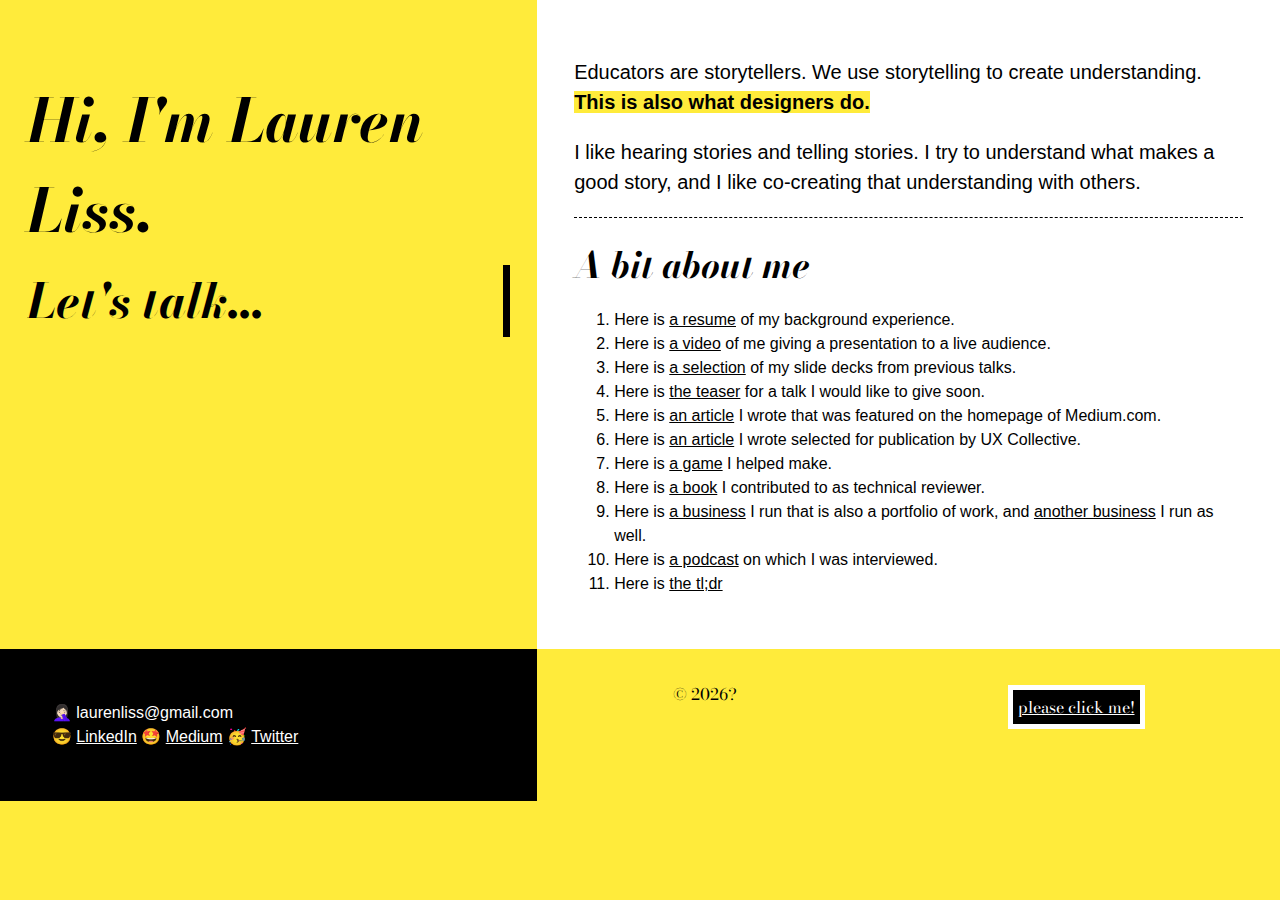
==== index.html @ 8c5c7ec4 "Update index.html" ====
<!doctype html>
<html lang="en">
<head>
	<meta charset="UTF-8">
	<title>Hello, I am Lauren Liss.</title>
	<!-- and welcome to here as well, if you are reading this. -->
	<!-- I am also trained as a developer, though the joints are creaky -->
	<meta name="viewport" content="width=device-width,initial-scale=1">
	<link rel="stylesheet" href="style.css">

	<!-- Global site tag (gtag.js) - Google Analytics -->
	<script async src="https://www.googletagmanager.com/gtag/js?id=G-EBH7LSZ5PR"></script>
	<script>
			window.dataLayer = window.dataLayer || [];
			function gtag(){dataLayer.push(arguments);}
					gtag('js', new Date());

			gtag('config', 'G-EBH7LSZ5PR');
	</script>
</head>
<body class="yellow" id="home">

<div class="grid-container">
	<div class="grid-item yellow">
		<h1>Hi, I'm Lauren Liss.</h1>
		<div class="typewriter">
				<h2>Let's talk...</h2>
		</div>
	</div>
  <div class="grid-item white">
		<p>Educators are storytellers. We use storytelling to create understanding.<br />
		<strong class="yellow">This is also what designers do.</strong></p>
		<p>I like hearing stories and telling stories. I try to understand what makes a good story, and I like co-creating that understanding with others. </p>
		<hr />
		<h3>A bit about me</h3>
		<ol>
			<li>Here is <a target="_blank" href="https://docs.google.com/document/d/e/2PACX-1vQzUdA0Yvg71pUl0mrN-TRb8VVCsitPW3pdEA9eGK3KzkwqJWp_93DPOdhUWpeAAIF0Xv8e1xC2XqCZ/pub">a resume</a> of my background experience.</li>
			<li>Here is <a target="_blank" href="https://vimeo.com/369322606">a video</a> of me giving a presentation to a live audience.</li>
			<li>Here is <a href="decks.html">a selection</a> of my slide decks from previous talks.</li>
			<li>Here is <a target="_blank" href="https://www.youtube.com/watch?v=LAQLV2AJqx8">the teaser</a> for a talk I would like to give soon.</li>
			<li>Here is <a target="_blank" href="https://medium.com/@laurenliss/embracing-possibilities-a-key-to-contingency-thinking-2836a8233d8?source=friends_link&sk=58721b44f70e23f645698bb6eab0b524">an article</a> I wrote that was featured on the homepage of Medium.com.</li>
			<li>Here is <a target="_blank" href="https://uxdesign.cc/hi-can-i-be-your-contingency-designer-fd742fde7c95?source=friends_link&sk=0170ab75d2f4b9433a5525b973fd8b97">an article</a> I wrote selected for publication by UX Collective.</li>
			<li>Here is <a target="_blank" href="https://store.steampowered.com/app/260080/YOU_DONT_KNOW_JACK_Vol_6_The_Lost_Gold/">a game</a> I helped make.</li>
			<li>Here is <a target="_blank" href="https://rosenfeldmedia.com/books/life-and-death-design/">a book</a> I contributed to as technical reviewer.</li>
			<li>Here is <a target="_blank" href="https://goodspark.com">a business</a> I run that is also a portfolio of work, and <a href="https://www.etsy.com/shop/rootbeerparty">another business</a> I run as well.</li>
			<li>Here is <a target="_blank" href="https://podcasts.apple.com/us/podcast/episodio-32-lauren-liss-failure-in-design-is-ok/id1464454956?i=1000464788609">a podcast</a> on which I was interviewed.</li>
			<li>Here is <a href="about-me.html">the tl;dr</a></li>
</ol>
	</div>
	<div class="grid-item black">
		<footer>
				🤦🏻‍♀️ laurenliss@gmail.com<br />
				😎 <a href="https://www.linkedin.com/in/lauren-liss/">LinkedIn</a>
				🤩 <a href="https://medium.com/@laurenliss">Medium</a>
				🥳 <a href="https://twitter.com/laurenteresa">Twitter</a>
		</footer>
	</div>
	<div class="footer-container">
		<div class="grid-item yellow">
			<p class="bye">&copy; <script>
			/* what is time even? */
			var whereami = new Date().getFullYear()
			document.write(whereami)
			</script>?</p>
		</div>
		<div class="grid-item yellow ctr">
				<a class="hmu" href="../eggs/index.html">please click me!</a>
		</div>
	</div>

</body>
</html>
---- style.css ----
@import url('https://fonts.googleapis.com/css2?family=Bodoni+Moda:ital,wght@1,800&display=swap');
@import 'w3.css';
@import 'typewriter.css';
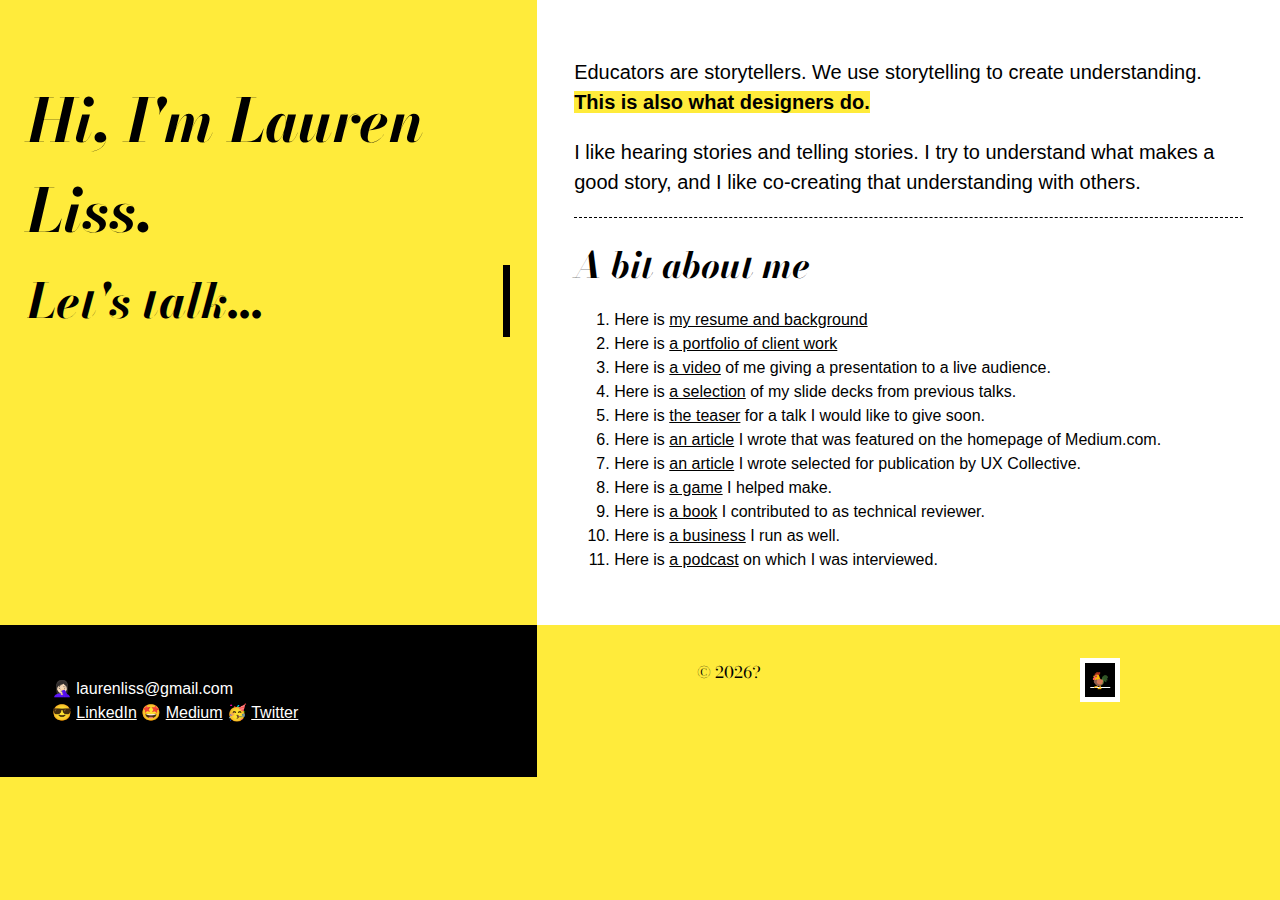
==== commit e22fd65d: "Update index.html" ====
--- a/index.html
+++ b/index.html
@@ -34,7 +34,8 @@
 		<hr />
 		<h3>A bit about me</h3>
 		<ol>
-			<li>Here is <a target="_blank" href="https://docs.google.com/document/d/e/2PACX-1vQzUdA0Yvg71pUl0mrN-TRb8VVCsitPW3pdEA9eGK3KzkwqJWp_93DPOdhUWpeAAIF0Xv8e1xC2XqCZ/pub">a resume</a> of my background experience.</li>
+			<li>Here is <a href="about-me.html">my resume and background</a></li>
+			<li>Here is <a target="_blank" href="https://goodspark.com">a portfolio of client work</a>
 			<li>Here is <a target="_blank" href="https://vimeo.com/369322606">a video</a> of me giving a presentation to a live audience.</li>
 			<li>Here is <a href="decks.html">a selection</a> of my slide decks from previous talks.</li>
 			<li>Here is <a target="_blank" href="https://www.youtube.com/watch?v=LAQLV2AJqx8">the teaser</a> for a talk I would like to give soon.</li>
@@ -42,9 +43,9 @@
 			<li>Here is <a target="_blank" href="https://uxdesign.cc/hi-can-i-be-your-contingency-designer-fd742fde7c95?source=friends_link&sk=0170ab75d2f4b9433a5525b973fd8b97">an article</a> I wrote selected for publication by UX Collective.</li>
 			<li>Here is <a target="_blank" href="https://store.steampowered.com/app/260080/YOU_DONT_KNOW_JACK_Vol_6_The_Lost_Gold/">a game</a> I helped make.</li>
 			<li>Here is <a target="_blank" href="https://rosenfeldmedia.com/books/life-and-death-design/">a book</a> I contributed to as technical reviewer.</li>
-			<li>Here is <a target="_blank" href="https://goodspark.com">a business</a> I run that is also a portfolio of work, and <a href="https://www.etsy.com/shop/rootbeerparty">another business</a> I run as well.</li>
+			<li>Here is <a href="https://www.etsy.com/shop/rootbeerparty">a business</a> I run as well.</li>
 			<li>Here is <a target="_blank" href="https://podcasts.apple.com/us/podcast/episodio-32-lauren-liss-failure-in-design-is-ok/id1464454956?i=1000464788609">a podcast</a> on which I was interviewed.</li>
-			<li>Here is <a href="about-me.html">the tl;dr</a></li>
+
 </ol>
 	</div>
 	<div class="grid-item black">
@@ -64,7 +65,7 @@
 			</script>?</p>
 		</div>
 		<div class="grid-item yellow ctr">
-				<a class="hmu" href="../eggs/index.html">please click me!</a>
+		  <a class="hmu" href="https://eggplayground.netlify.app/" target="_blank">🐓</a>
 		</div>
 	</div>
 
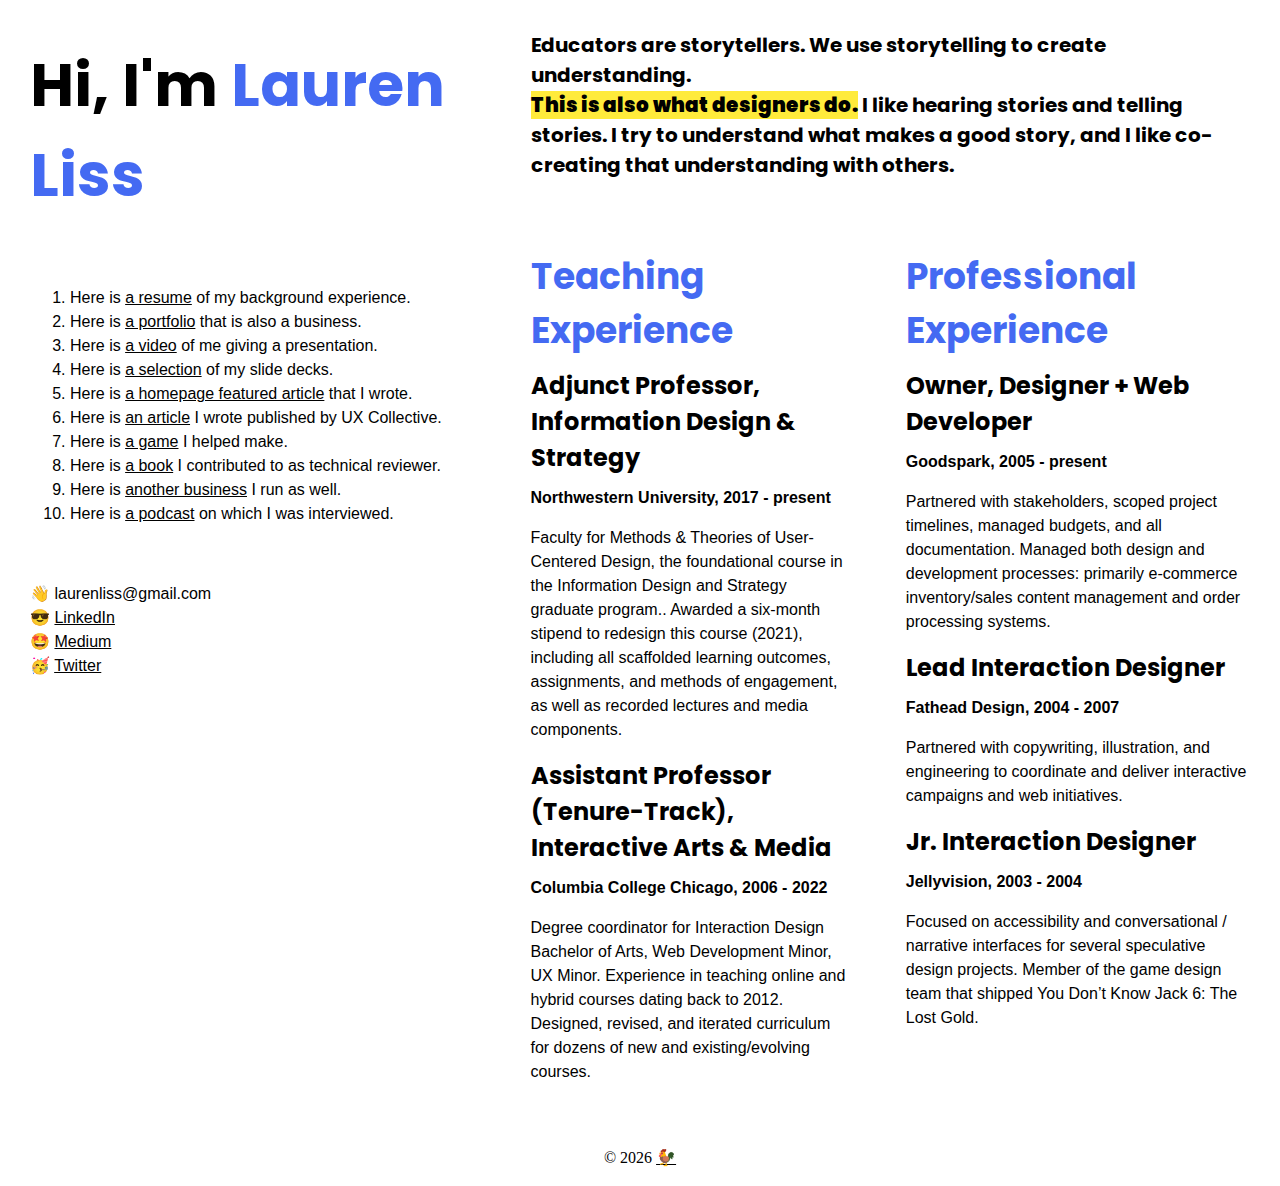
==== commit 53b98408: "Update index.html" ====
--- a/index.html
+++ b/index.html
@@ -3,10 +3,8 @@
 <head>
 	<meta charset="UTF-8">
 	<title>Hello, I am Lauren Liss.</title>
-	<!-- and welcome to here as well, if you are reading this. -->
-	<!-- I am also trained as a developer, though the joints are creaky -->
 	<meta name="viewport" content="width=device-width,initial-scale=1">
-	<link rel="stylesheet" href="style.css">
+	<link rel="stylesheet" href="gif.css">
 
 	<!-- Global site tag (gtag.js) - Google Analytics -->
 	<script async src="https://www.googletagmanager.com/gtag/js?id=G-EBH7LSZ5PR"></script>
@@ -18,56 +16,95 @@
 			gtag('config', 'G-EBH7LSZ5PR');
 	</script>
 </head>
-<body class="yellow" id="home">
+<body id="home">
 
-<div class="grid-container">
-	<div class="grid-item yellow">
-		<h1>Hi, I'm Lauren Liss.</h1>
-		<div class="typewriter">
-				<h2>Let's talk...</h2>
+	<div class="grid-container">
+		<div class="grid-item">
+			<div class="typewriter box">
+				<h1>Hi, I'm <span class="blue">Lauren Liss</span></h1>
+
+			</div>
+
+			<div class="box">
+					<ol>
+						<li>Here is <a target="_blank" href="https://docs.google.com/document/d/e/2PACX-1vQzUdA0Yvg71pUl0mrN-TRb8VVCsitPW3pdEA9eGK3KzkwqJWp_93DPOdhUWpeAAIF0Xv8e1xC2XqCZ/pub">a resume</a> of my background experience.</li>
+						<li>Here is <a target="_blank" href="https://goodspark.com">a portfolio</a> that is also a business.</li>
+						<li>Here is <a target="_blank" href="https://vimeo.com/369322606">a video</a> of me giving a presentation.</li>
+						<li>Here is <a href="decks.html">a selection</a> of my slide decks.</li>
+						<li>Here is <a target="_blank" href="https://medium.com/@laurenliss/embracing-possibilities-a-key-to-contingency-thinking-2836a8233d8?source=friends_link&sk=58721b44f70e23f645698bb6eab0b524">a homepage featured article</a> that I wrote.</li>
+						<li>Here is <a target="_blank" href="https://uxdesign.cc/hi-can-i-be-your-contingency-designer-fd742fde7c95?source=friends_link&sk=0170ab75d2f4b9433a5525b973fd8b97">an article</a> I wrote published by UX Collective.</li>
+						<li>Here is <a target="_blank" href="https://store.steampowered.com/app/260080/YOU_DONT_KNOW_JACK_Vol_6_The_Lost_Gold/">a game</a> I helped make.</li>
+						<li>Here is <a target="_blank" href="https://rosenfeldmedia.com/books/life-and-death-design/">a book</a> I contributed to as technical reviewer.</li>
+						<li>Here is <a href="https://www.etsy.com/shop/rootbeerparty">another business</a> I run as well.</li>
+						<li>Here is <a target="_blank" href="https://podcasts.apple.com/us/podcast/episodio-32-lauren-liss-failure-in-design-is-ok/id1464454956?i=1000464788609">a podcast</a> on which I was interviewed.</li>
+					</ol>
+			</div>
+
+
+			<div class="box">
+				👋 laurenliss@gmail.com<br />
+				😎 <a href="https://www.linkedin.com/in/lauren-liss/">LinkedIn</a><br />
+				🤩 <a href="https://medium.com/@laurenliss">Medium</a><br />
+				🥳 <a href="https://twitter.com/laurenteresa">Twitter</a><br />
+			</div>
+
+		</div>
+
+		<div class="grid-item">
+			<h6 class="box">Educators are storytellers. We use storytelling to create understanding.<br />
+			<strong class="yellow">This is also what designers do.</strong> I like hearing stories and telling stories. I try to understand what makes a good story, and I like co-creating that understanding with others. </h6>
+		<div class="grid-container">
+			<div class="grid-item box">
+			<h3 class="blue">Teaching Experience</h3>
+
+			<h5>Adjunct Professor, Information Design & Strategy</h5>
+			<strong>Northwestern University, 2017 - present</strong>
+
+			<p>Faculty for Methods & Theories of User-Centered Design, the foundational course in the Information
+			Design and Strategy graduate program.. Awarded a six-month stipend to redesign this course
+			(2021), including all scaffolded learning outcomes, assignments, and methods of engagement, as
+			well as recorded lectures and media components.</p>
+
+			<h5>Assistant Professor (Tenure-Track), Interactive Arts & Media</h5>
+			<strong>Columbia College Chicago, 2006 - 2022</strong>
+
+			<p>Degree coordinator for Interaction Design Bachelor of Arts, Web Development Minor, UX
+			Minor. Experience in teaching online and hybrid courses dating back to 2012. Designed, revised,
+			and iterated curriculum for dozens of new and existing/evolving courses.</p>
+
+			</div><div class="grid-item box">
+			<h3 class="blue">Professional Experience</h3>
+			<h5>Owner, Designer + Web Developer</h5>
+			<strong>Goodspark, 2005 - present</strong>
+			<p>Partnered with stakeholders, scoped project timelines, managed budgets, and all documentation.
+			Managed both design and development processes: primarily e-commerce inventory/sales content
+			management and order processing systems.</p>
+
+			<h5>Lead Interaction Designer</h5>
+			<strong>Fathead Design, 2004 - 2007</strong>
+			<p>Partnered with copywriting, illustration, and engineering to coordinate and deliver interactive
+			campaigns and web initiatives.</p>
+
+			<h5>Jr. Interaction Designer</h5>
+			<strong>Jellyvision, 2003 - 2004</strong>
+			<p>Focused on accessibility and conversational / narrative interfaces for several speculative design
+			projects. Member of the game design team that shipped You Don’t Know Jack 6: The Lost Gold.</p>
 		</div>
 	</div>
-  <div class="grid-item white">
-		<p>Educators are storytellers. We use storytelling to create understanding.<br />
-		<strong class="yellow">This is also what designers do.</strong></p>
-		<p>I like hearing stories and telling stories. I try to understand what makes a good story, and I like co-creating that understanding with others. </p>
-		<hr />
-		<h3>A bit about me</h3>
-		<ol>
-			<li>Here is <a href="about-me.html">my resume and background</a></li>
-			<li>Here is <a target="_blank" href="https://goodspark.com">a portfolio of client work</a>
-			<li>Here is <a target="_blank" href="https://vimeo.com/369322606">a video</a> of me giving a presentation to a live audience.</li>
-			<li>Here is <a href="decks.html">a selection</a> of my slide decks from previous talks.</li>
-			<li>Here is <a target="_blank" href="https://www.youtube.com/watch?v=LAQLV2AJqx8">the teaser</a> for a talk I would like to give soon.</li>
-			<li>Here is <a target="_blank" href="https://medium.com/@laurenliss/embracing-possibilities-a-key-to-contingency-thinking-2836a8233d8?source=friends_link&sk=58721b44f70e23f645698bb6eab0b524">an article</a> I wrote that was featured on the homepage of Medium.com.</li>
-			<li>Here is <a target="_blank" href="https://uxdesign.cc/hi-can-i-be-your-contingency-designer-fd742fde7c95?source=friends_link&sk=0170ab75d2f4b9433a5525b973fd8b97">an article</a> I wrote selected for publication by UX Collective.</li>
-			<li>Here is <a target="_blank" href="https://store.steampowered.com/app/260080/YOU_DONT_KNOW_JACK_Vol_6_The_Lost_Gold/">a game</a> I helped make.</li>
-			<li>Here is <a target="_blank" href="https://rosenfeldmedia.com/books/life-and-death-design/">a book</a> I contributed to as technical reviewer.</li>
-			<li>Here is <a href="https://www.etsy.com/shop/rootbeerparty">a business</a> I run as well.</li>
-			<li>Here is <a target="_blank" href="https://podcasts.apple.com/us/podcast/episodio-32-lauren-liss-failure-in-design-is-ok/id1464454956?i=1000464788609">a podcast</a> on which I was interviewed.</li>
+		</div>
 
-</ol>
-	</div>
-	<div class="grid-item black">
-		<footer>
-				🤦🏻‍♀️ laurenliss@gmail.com<br />
-				😎 <a href="https://www.linkedin.com/in/lauren-liss/">LinkedIn</a>
-				🤩 <a href="https://medium.com/@laurenliss">Medium</a>
-				🥳 <a href="https://twitter.com/laurenteresa">Twitter</a>
-		</footer>
-	</div>
-	<div class="footer-container">
-		<div class="grid-item yellow">
+
+</div>
+
+
 			<p class="bye">&copy; <script>
 			/* what is time even? */
 			var whereami = new Date().getFullYear()
 			document.write(whereami)
-			</script>?</p>
-		</div>
-		<div class="grid-item yellow ctr">
-		  <a class="hmu" href="https://eggplayground.netlify.app/" target="_blank">🐓</a>
-		</div>
-	</div>
+			</script> <a href="https://eggplayground.netlify.app/" target="_blank">🐓</a></p>
+
+
+
 
 </body>
 </html>
--- a/gif.css
+++ b/gif.css
@@ -0,0 +1,97 @@
+@import url('https://fonts.googleapis.com/css2?family=Poppins:wght@400;600;800&display=swap');
+@import 'w3.css';
+
+body, html {
+	background-image: url('assets/no-bg.gif');
+}
+h1,h2,h3,h4,h5,h6 { font-family: "Poppins", sans-serif; font-style: normal;}
+
+* {
+  box-sizing: border-box;
+}
+
+@media (min-width:601px){
+.grid-container, .footer-container {
+  display: grid;
+	grid-template-columns: auto auto;
+}
+
+.grid-container .grid-container {
+  display: grid;
+	grid-template-columns: auto auto auto;
+}
+footer .grid-container .grid-container {
+  display: grid;
+	grid-template-columns: auto auto;
+}
+}
+
+.box {
+	padding: 10px;
+	margin: 20px;
+	background-color: #fff;
+}
+
+.biggen { font-size: 125%; }
+.blue { color: #446AF2; }
+
+
+
+.ctr { text-align: center; margin: 25px auto; }
+.yellow , .hover-yellow:hover , a:hover {
+    color: #000!important;
+    background-color: #ffeb3b!important;
+}
+
+.white , .hover-white:hover {
+    color: #000!important;
+    background-color: #fff!important;
+}
+
+.black , .hover-black:hover {
+    color: #fff!important;
+    background-color: #000!important;
+}
+
+footer { padding: 25px; }
+hr { border-top: 1px dashed black; }
+
+
+#home .yellow h1 { margin-top: 10%; }
+#home .white p { font-size: 125%; }
+
+#decks .grid-item.black { border: 10px solid white; padding: 10px;  }
+#decks .grid-item .grid-item.black a { font-family: "Corben",serif; font-size: 26px; }
+
+#play .grid-item .grid-container { display: block; }
+#play .grid-item .grid-item.yellow { border-left: 10px black double; border-bottom: 10px black double; margin: 25px 0 0 0; }
+#play .grid-item .grid-item.yellow a { font-family: "Bodoni Moda", "Bodoni MT",Didot,serif; font-size: 24px; }
+#play .bye { border: 10px black double; margin: 0; padding-top: 25px; text-align: center; }
+
+#about h3 { font-size: 24px; }
+
+.bye { text-align: center; font-family: "Bodoni Moda", "Bodoni MT",Didot,serif;}
+.hmu { text-align: right; color: #fff!important; background-color: #000!important; border: 5px solid #fff; padding: 5px; font-family: "Bodoni Moda", "Bodoni MT",Didot,serif; }
+
+/* typewriter by Geoff Graham https://css-tricks.com/snippets/css/typewriter-effect/ */
+.typewriter h2 {
+  overflow: hidden; /* Ensures the content is not revealed until the animation */
+  border-right: .15em solid black; /* The typwriter cursor */
+  white-space: nowrap; /* Keeps the content on a single line */
+  margin: 0; /* Gives that scrolling effect as the typing happens */
+  animation:
+    typing 1.5s steps(20, end),
+    blink-caret .75s step-end infinite;
+}
+
+/* The typing effect */
+@keyframes typing {
+  from { width: 0 }
+  to { width: 100% }
+}
+
+/* The typewriter cursor effect */
+@keyframes blink-caret {
+  from, to { border-color: transparent }
+  50% { border-color: black; }
+}
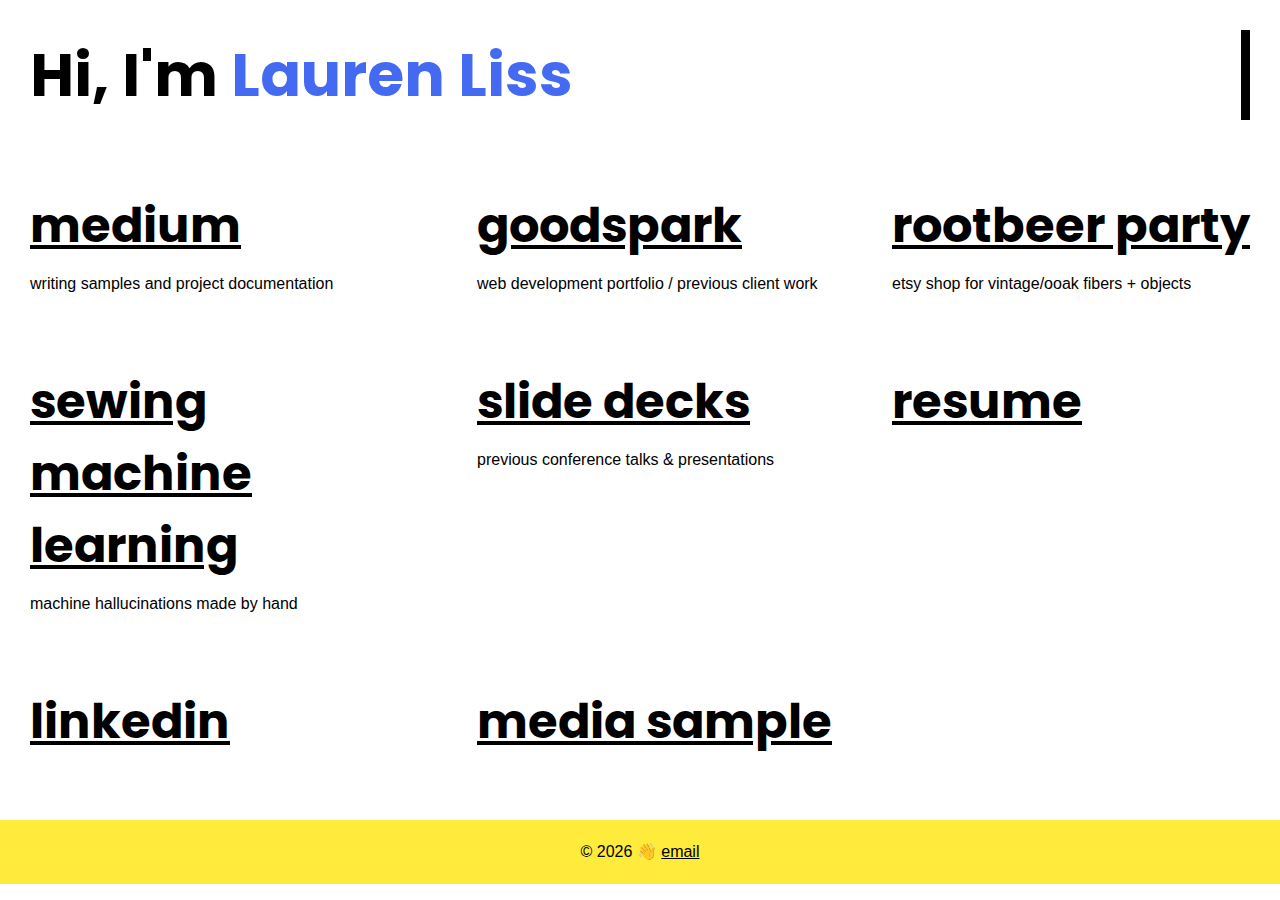
==== commit 2b970ee1: "Add files via upload" ====
--- a/index.html
+++ b/index.html
@@ -18,93 +18,57 @@
 </head>
 <body id="home">
 
-	<div class="grid-container">
-		<div class="grid-item">
-			<div class="typewriter box">
-				<h1>Hi, I'm <span class="blue">Lauren Liss</span></h1>
+				<div class="typewriter box">
+					<h1>Hi, I'm <span class="blue">Lauren Liss</span></h1>
+				</div>
+				
+				<div class="grid-container">
+					<div class="grid-item box">
+						<h2><a href="https://medium.com/@laurenliss">medium</a></h2>
+						writing samples and project documentation
+					</div>
 
-			</div>
+					<div class="grid-item box">
+						<h2><a href="https://www.etsy.com/shop/rootbeerparty">goodspark</a></h2>
+						web development portfolio / previous client work
+					</div>
 
-			<div class="box">
-					<ol>
-						<li>Here is <a target="_blank" href="https://docs.google.com/document/d/e/2PACX-1vQzUdA0Yvg71pUl0mrN-TRb8VVCsitPW3pdEA9eGK3KzkwqJWp_93DPOdhUWpeAAIF0Xv8e1xC2XqCZ/pub">a resume</a> of my background experience.</li>
-						<li>Here is <a target="_blank" href="https://goodspark.com">a portfolio</a> that is also a business.</li>
-						<li>Here is <a target="_blank" href="https://vimeo.com/369322606">a video</a> of me giving a presentation.</li>
-						<li>Here is <a href="decks.html">a selection</a> of my slide decks.</li>
-						<li>Here is <a target="_blank" href="https://medium.com/@laurenliss/embracing-possibilities-a-key-to-contingency-thinking-2836a8233d8?source=friends_link&sk=58721b44f70e23f645698bb6eab0b524">a homepage featured article</a> that I wrote.</li>
-						<li>Here is <a target="_blank" href="https://uxdesign.cc/hi-can-i-be-your-contingency-designer-fd742fde7c95?source=friends_link&sk=0170ab75d2f4b9433a5525b973fd8b97">an article</a> I wrote published by UX Collective.</li>
-						<li>Here is <a target="_blank" href="https://store.steampowered.com/app/260080/YOU_DONT_KNOW_JACK_Vol_6_The_Lost_Gold/">a game</a> I helped make.</li>
-						<li>Here is <a target="_blank" href="https://rosenfeldmedia.com/books/life-and-death-design/">a book</a> I contributed to as technical reviewer.</li>
-						<li>Here is <a href="https://www.etsy.com/shop/rootbeerparty">another business</a> I run as well.</li>
-						<li>Here is <a target="_blank" href="https://podcasts.apple.com/us/podcast/episodio-32-lauren-liss-failure-in-design-is-ok/id1464454956?i=1000464788609">a podcast</a> on which I was interviewed.</li>
-					</ol>
-			</div>
+					<div class="grid-item box">
+						<h2><a href="https://www.etsy.com/shop/rootbeerparty">rootbeer party</a></h2>
+						etsy shop for vintage/ooak fibers + objects
+					</div>
 
+					<div class="grid-item box">
+						<h2><a href="https://www.instagram.com/sewingmachinelearning/">sewing machine learning</a></h2>
+						machine hallucinations made by hand
+					</div>
 
-			<div class="box">
-				👋 laurenliss@gmail.com<br />
-				😎 <a href="https://www.linkedin.com/in/lauren-liss/">LinkedIn</a><br />
-				🤩 <a href="https://medium.com/@laurenliss">Medium</a><br />
-				🥳 <a href="https://twitter.com/laurenteresa">Twitter</a><br />
-			</div>
+					<div class="grid-item box">
+						<h2><a href="decks.html">slide decks</a></h2>
+						previous conference talks & presentations
+					</div>
 
+					<div class="grid-item box">
+						<h2><a href="https://docs.google.com/document/d/e/2PACX-1vQZdiCK7l5yRVGylFNHBJyHvIHOJtQyCva8meRez7_uYYSZbFky61ueTZc5j-jyQPBqaZyGw3ATI3_z/pub">resume</a></h2>
+					</div>
+
+					<div class="grid-item box">
+						<h2><a href="https://www.linkedin.com/in/lauren-liss/">linkedin</a></h2>
+					</div>
+
+					<div class="grid-item box">
+						<h2><a href="https://vimeo.com/369322606">media sample</a></h2>
+					</div>
 		</div>
 
-		<div class="grid-item">
-			<h6 class="box">Educators are storytellers. We use storytelling to create understanding.<br />
-			<strong class="yellow">This is also what designers do.</strong> I like hearing stories and telling stories. I try to understand what makes a good story, and I like co-creating that understanding with others. </h6>
-		<div class="grid-container">
-			<div class="grid-item box">
-			<h3 class="blue">Teaching Experience</h3>
-
-			<h5>Adjunct Professor, Information Design & Strategy</h5>
-			<strong>Northwestern University, 2017 - present</strong>
-
-			<p>Faculty for Methods & Theories of User-Centered Design, the foundational course in the Information
-			Design and Strategy graduate program.. Awarded a six-month stipend to redesign this course
-			(2021), including all scaffolded learning outcomes, assignments, and methods of engagement, as
-			well as recorded lectures and media components.</p>
-
-			<h5>Assistant Professor (Tenure-Track), Interactive Arts & Media</h5>
-			<strong>Columbia College Chicago, 2006 - 2022</strong>
-
-			<p>Degree coordinator for Interaction Design Bachelor of Arts, Web Development Minor, UX
-			Minor. Experience in teaching online and hybrid courses dating back to 2012. Designed, revised,
-			and iterated curriculum for dozens of new and existing/evolving courses.</p>
-
-			</div><div class="grid-item box">
-			<h3 class="blue">Professional Experience</h3>
-			<h5>Owner, Designer + Web Developer</h5>
-			<strong>Goodspark, 2005 - present</strong>
-			<p>Partnered with stakeholders, scoped project timelines, managed budgets, and all documentation.
-			Managed both design and development processes: primarily e-commerce inventory/sales content
-			management and order processing systems.</p>
-
-			<h5>Lead Interaction Designer</h5>
-			<strong>Fathead Design, 2004 - 2007</strong>
-			<p>Partnered with copywriting, illustration, and engineering to coordinate and deliver interactive
-			campaigns and web initiatives.</p>
-
-			<h5>Jr. Interaction Designer</h5>
-			<strong>Jellyvision, 2003 - 2004</strong>
-			<p>Focused on accessibility and conversational / narrative interfaces for several speculative design
-			projects. Member of the game design team that shipped You Don’t Know Jack 6: The Lost Gold.</p>
+		<div class="footer">
+			<div class="yellow">
+				<p class="bye">&copy; <script>
+				/* what is time even? */
+				var whereami = new Date().getFullYear()
+				document.write(whereami)
+				</script> 👋  <a href="mailto:laurenliss@gmail.com">email</a></p>
+			</div>
 		</div>
-	</div>
-		</div>
-
-
-</div>
-
-
-			<p class="bye">&copy; <script>
-			/* what is time even? */
-			var whereami = new Date().getFullYear()
-			document.write(whereami)
-			</script> <a href="https://eggplayground.netlify.app/" target="_blank">🐓</a></p>
-
-
-
-
 </body>
-</html>
+</html>--- a/gif.css
+++ b/gif.css
@@ -4,26 +4,24 @@
 body, html {
 	background-image: url('assets/no-bg.gif');
 }
-h1,h2,h3,h4,h5,h6 { font-family: "Poppins", sans-serif; font-style: normal;}
+h1,h2,h3,h4,h5,h6 {
+	font-family: "Poppins", sans-serif; font-style: normal;
+}
 
+li::marker {
+	font-family: "Poppins", sans-serif; font-style: normal;
+	font-weight: bold;
+	font-size: 150%;
+	color: #446AF2;
+}
 * {
   box-sizing: border-box;
 }
 
-@media (min-width:601px){
-.grid-container, .footer-container {
+.grid-container {
   display: grid;
-	grid-template-columns: auto auto;
-}
-
-.grid-container .grid-container {
-  display: grid;
-	grid-template-columns: auto auto auto;
-}
-footer .grid-container .grid-container {
-  display: grid;
-	grid-template-columns: auto auto;
-}
+  grid-template-columns: auto auto auto;
+  margin-bottom: 64px;
 }
 
 .box {
@@ -32,12 +30,20 @@
 	background-color: #fff;
 }
 
-.biggen { font-size: 125%; }
-.blue { color: #446AF2; }
+.footer {
+  position: fixed;
+  width: 100%;
+  bottom: 0; 
 
+}
+.footer p {
+  text-align: center; padding: 20px;
+}
 
+.blue {
+	color: #446AF2;
+}
 
-.ctr { text-align: center; margin: 25px auto; }
 .yellow , .hover-yellow:hover , a:hover {
     color: #000!important;
     background-color: #ffeb3b!important;
@@ -53,28 +59,8 @@
     background-color: #000!important;
 }
 
-footer { padding: 25px; }
-hr { border-top: 1px dashed black; }
-
-
-#home .yellow h1 { margin-top: 10%; }
-#home .white p { font-size: 125%; }
-
-#decks .grid-item.black { border: 10px solid white; padding: 10px;  }
-#decks .grid-item .grid-item.black a { font-family: "Corben",serif; font-size: 26px; }
-
-#play .grid-item .grid-container { display: block; }
-#play .grid-item .grid-item.yellow { border-left: 10px black double; border-bottom: 10px black double; margin: 25px 0 0 0; }
-#play .grid-item .grid-item.yellow a { font-family: "Bodoni Moda", "Bodoni MT",Didot,serif; font-size: 24px; }
-#play .bye { border: 10px black double; margin: 0; padding-top: 25px; text-align: center; }
-
-#about h3 { font-size: 24px; }
-
-.bye { text-align: center; font-family: "Bodoni Moda", "Bodoni MT",Didot,serif;}
-.hmu { text-align: right; color: #fff!important; background-color: #000!important; border: 5px solid #fff; padding: 5px; font-family: "Bodoni Moda", "Bodoni MT",Didot,serif; }
-
 /* typewriter by Geoff Graham https://css-tricks.com/snippets/css/typewriter-effect/ */
-.typewriter h2 {
+.typewriter h1 {
   overflow: hidden; /* Ensures the content is not revealed until the animation */
   border-right: .15em solid black; /* The typwriter cursor */
   white-space: nowrap; /* Keeps the content on a single line */
@@ -95,3 +81,13 @@
   from, to { border-color: transparent }
   50% { border-color: black; }
 }
+
+/* The smaller screen */
+@media (max-width:599px){
+	.grid-container{
+	  display: grid;
+		grid-template-columns: auto;
+	}
+
+
+}
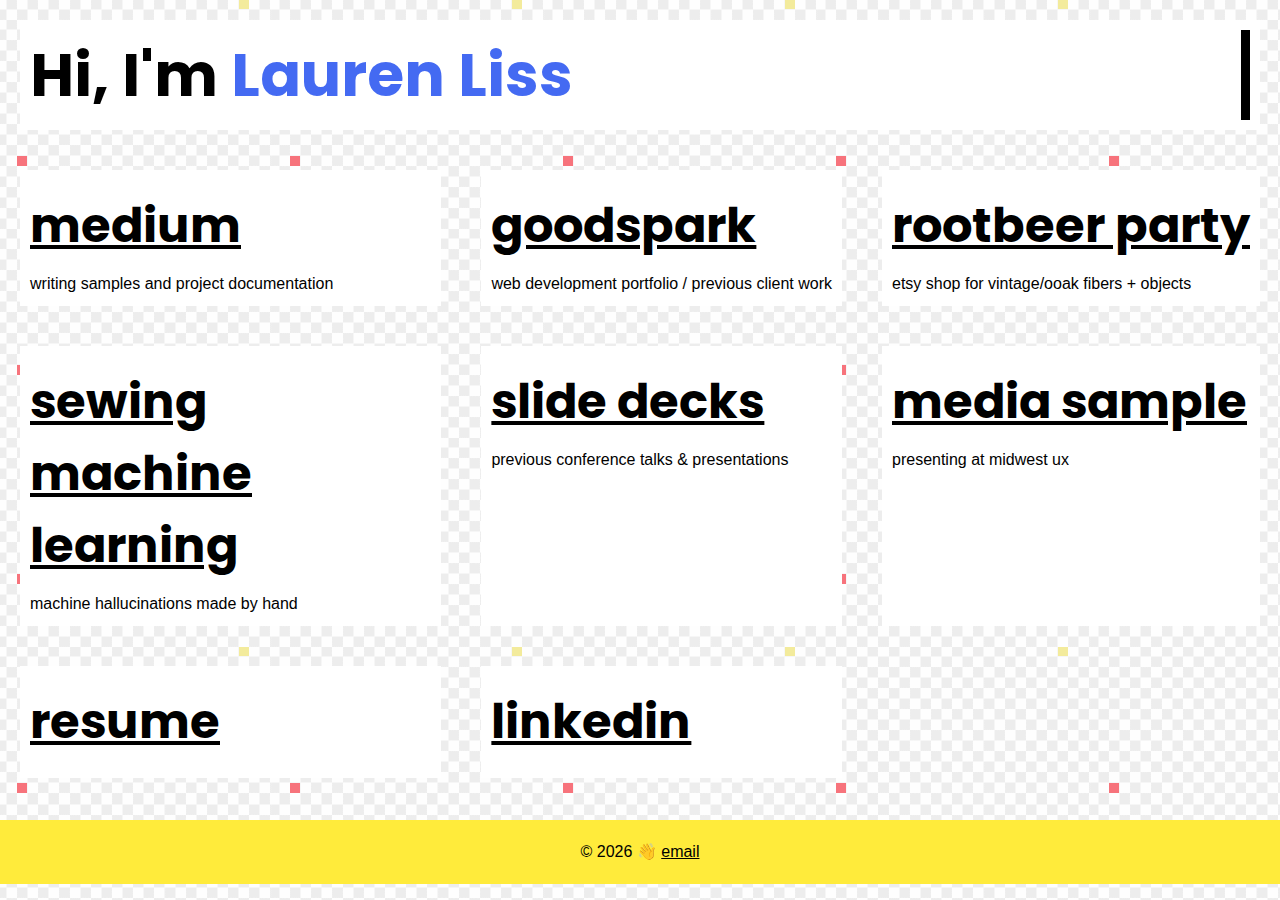
==== commit 56783013: "Add files via upload" ====
--- a/index.html
+++ b/index.html
@@ -48,6 +48,12 @@
 						previous conference talks & presentations
 					</div>
 
+
+					<div class="grid-item box">
+						<h2><a href="https://vimeo.com/369322606">media sample</a></h2>
+						presenting at midwest ux
+					</div>
+
 					<div class="grid-item box">
 						<h2><a href="https://docs.google.com/document/d/e/2PACX-1vQZdiCK7l5yRVGylFNHBJyHvIHOJtQyCva8meRez7_uYYSZbFky61ueTZc5j-jyQPBqaZyGw3ATI3_z/pub">resume</a></h2>
 					</div>
@@ -56,9 +62,6 @@
 						<h2><a href="https://www.linkedin.com/in/lauren-liss/">linkedin</a></h2>
 					</div>
 
-					<div class="grid-item box">
-						<h2><a href="https://vimeo.com/369322606">media sample</a></h2>
-					</div>
 		</div>
 
 		<div class="footer">
--- a/gif.css
+++ b/gif.css
@@ -2,7 +2,7 @@
 @import 'w3.css';
 
 body, html {
-	background-image: url('assets/no-bg.gif');
+	background-image: url('no-bg.gif');
 }
 h1,h2,h3,h4,h5,h6 {
 	font-family: "Poppins", sans-serif; font-style: normal;
